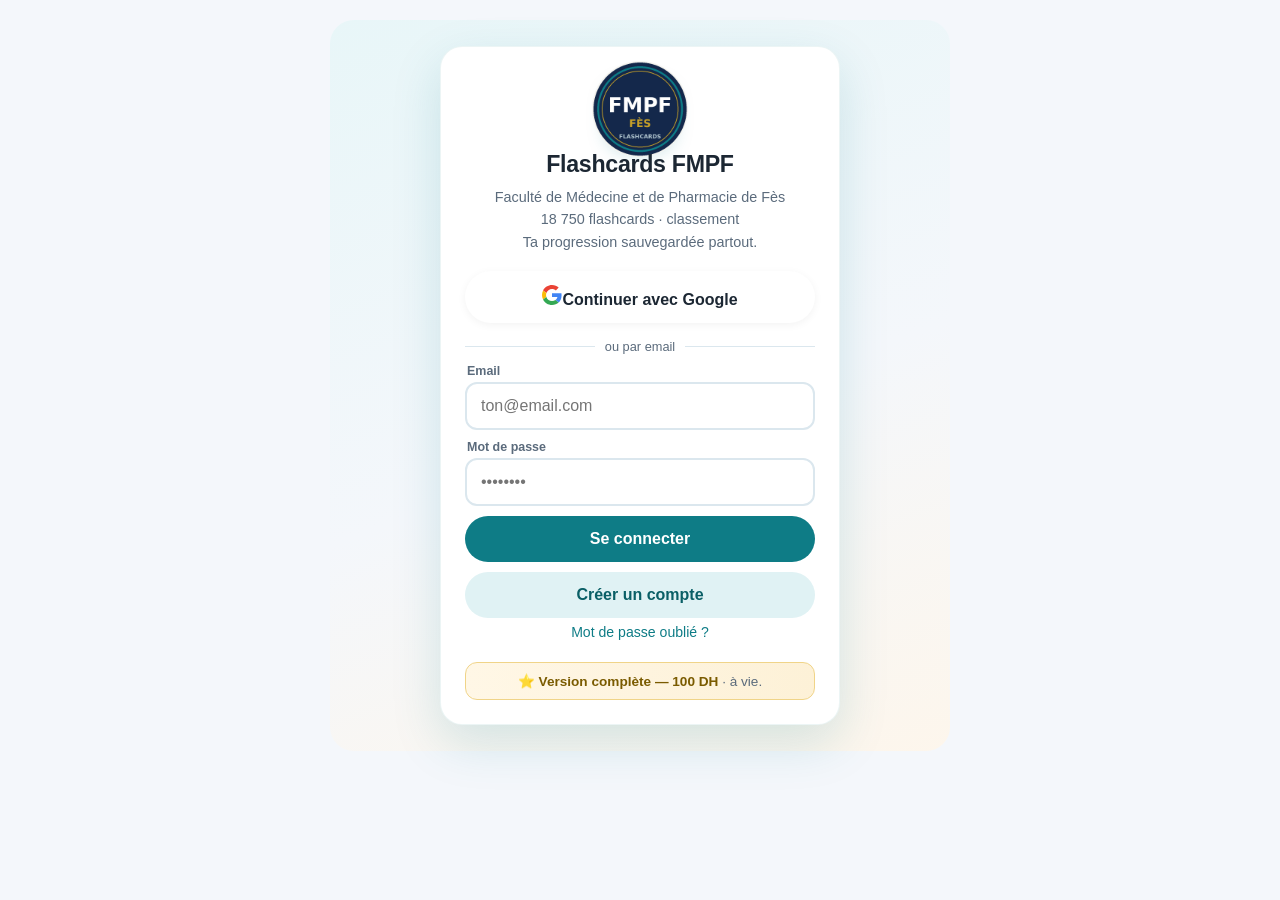
==== index.html @ ded01ba6 "Flashcards fmpf-flashcards app" ====
<!DOCTYPE html>
<html lang="fr">
<head>
<meta charset="UTF-8">
<meta name="viewport" content="width=device-width, initial-scale=1.0, viewport-fit=cover">
<meta name="theme-color" content="#0e7c86">
<title>Flashcards FMPF — Connexion</title>
<link rel="stylesheet" href="styles.css">
<link rel="manifest" href="manifest.json">
</head>
<body>
<div id="app"></div>
<script>
/* Vigie de demarrage : si l'app ne s'affiche pas (module bloque,
   navigateur trop ancien...), affiche un message d'aide au lieu d'une page blanche. */
(function () {
  var app = document.getElementById('app');
  if (!app) return;
  function card(title, body) {
    if (app.children.length) return;
    app.innerHTML =
      '<div style="min-height:70vh;display:flex;align-items:center;justify-content:center;padding:24px;font-family:-apple-system,Segoe UI,Roboto,Arial,sans-serif;">' +
      '<div style="max-width:420px;background:#fff;border-radius:16px;box-shadow:0 8px 24px rgba(14,124,134,.15);padding:28px 24px;text-align:center;color:#1c2733;">' +
      '<div style="font-size:2rem;margin-bottom:8px;">&#129657;</div>' +
      '<h2 style="margin:0 0 8px;font-size:1.1rem;">' + title + '</h2>' +
      '<p style="margin:0;font-size:.92rem;line-height:1.6;color:#5b6b7c;">' + body + '</p></div></div>';
  }
  var noImportMap = !('supports' in HTMLScriptElement) || !HTMLScriptElement.supports('importmap');
  if (noImportMap) {
    card('Mets \u00e0 jour ton navigateur',
      'Cette app a besoin d\u2019un navigateur r\u00e9cent. Sur iPhone : R\u00e9glages \u2192 G\u00e9n\u00e9ral \u2192 Mise \u00e0 jour logicielle, ou ouvre ce lien dans Chrome.');
    return;
  }
  setTimeout(function () {
    card('La page n\u2019arrive pas \u00e0 charger',
      'V\u00e9rifie ta connexion internet, d\u00e9sactive ton bloqueur de pub pour ce site, puis recharge la page. Si \u00e7a persiste, ouvre le lien dans Chrome ou un Safari \u00e0 jour.');
  }, 9000);
})();
</script>
<div id="toast" class="toast" hidden></div>
<script type="module" src="js/login.js"></script>
<script>
if ('serviceWorker' in navigator) {
  window.addEventListener('load', () => {
    navigator.serviceWorker.register('sw.js').catch(() => {});
  });
}
</script>
</body>
</html>
---- styles.css ----
:root{
  --teal:#0e7c86; --teal-dark:#0a5f66; --teal-light:#e0f2f4;
  --bg:#f4f7fb; --card:#ffffff; --ink:#1c2733; --muted:#5b6b7c;
  --gold:#f5c542; --green:#22a06b; --red:#e05252;
  --radius:16px;
}
*{box-sizing:border-box; -webkit-tap-highlight-color:transparent;}
html,body{margin:0;padding:0;}
body{
  font-family:-apple-system,BlinkMacSystemFont,"Segoe UI",Roboto,Arial,sans-serif;
  background:var(--bg); color:var(--ink);
  min-height:100vh; padding-bottom:86px;
}
#app{max-width:640px;margin:0 auto;padding:14px 14px 20px;}

/* ---------- boot / login ---------- */
.boot{text-align:center;padding:70px 20px;color:var(--muted);}
.boot-logo{font-size:3.2rem;}
.boot-title{font-size:1.5rem;font-weight:800;color:var(--ink);margin-top:8px;}
.boot-sub{margin-top:6px;font-size:.9rem;}
.login-wrap{
  min-height:78vh;display:flex;align-items:center;justify-content:center;
  background:linear-gradient(160deg,#e8f6f8 0%,#f4f7fb 55%,#fdf6ec 100%);
  border-radius:24px;padding:26px 16px;margin:6px -4px 0;
}
.login-card{background:var(--card);border-radius:22px;padding:30px 24px 24px;width:100%;max-width:400px;
  box-shadow:0 18px 50px rgba(14,124,134,.16);border:1px solid rgba(14,124,134,.08);}
.login-logo{width:64px;height:64px;margin:0 auto 10px;border-radius:20px;font-size:2rem;
  display:flex;align-items:center;justify-content:center;color:#fff;
  background:linear-gradient(135deg,#0e7c86,#19b3c0);box-shadow:0 8px 20px rgba(14,124,134,.35);}
.login-card h1{margin:0;text-align:center;font-size:1.45rem;letter-spacing:-.3px;}
.login-sub{text-align:center;color:var(--muted);font-size:.9rem;line-height:1.55;margin:8px 0 18px;}
.btn-google{background:#fff;color:#1c2733;border:1.5px solid #dbe7ee;display:flex;align-items:center;
  justify-content:center;gap:10px;box-shadow:0 2px 8px rgba(0,0,0,.05);}
.btn-google:active{background:#f4f7fb;border-color:#b9cdd9;}
.btn-google:disabled{opacity:.6;}
.fld{display:block;margin-top:10px;}
.fld > span{display:block;font-size:.78rem;font-weight:700;color:var(--muted);margin:0 2px 4px;}
.fld .input{margin-top:0;}
.login-pro{margin-top:16px;text-align:center;font-size:.85rem;color:var(--muted);
  background:linear-gradient(90deg,#fff7e6,#fdf1d7);border:1px solid #f0d488;border-radius:12px;padding:10px 12px;}
.login-pro b{color:#7a5b00;}
.btn{display:block;width:100%;border:none;border-radius:999px;padding:14px;font:inherit;
  font-weight:700;font-size:1rem;cursor:pointer;margin-top:10px;}
.btn-primary{background:var(--teal);color:#fff;}
.btn-primary:active{background:var(--teal-dark);}
.btn-ghost{background:var(--teal-light);color:var(--teal-dark);}
.btn-warn{background:#fff7e6;color:#7a5b00;border:2px solid var(--gold);}
.input{width:100%;font:inherit;padding:13px 14px;border:2px solid #dbe7ee;border-radius:12px;margin-top:8px;}
.input:focus{outline:none;border-color:var(--teal);}
.hr{display:flex;align-items:center;gap:10px;color:var(--muted);font-size:.8rem;margin:16px 0 6px;}
.hr::before,.hr::after{content:"";flex:1;height:1px;background:#dbe7ee;}
.err{background:#fdecec;color:#a02c2c;border-radius:10px;padding:10px 12px;font-size:.85rem;margin-top:10px;display:none;}
.linklike{background:none;border:none;color:var(--teal);font:inherit;font-size:.88rem;cursor:pointer;padding:6px 0;}

/* ---------- header / cards ---------- */
.topbar{display:flex;align-items:center;justify-content:space-between;margin:4px 2px 12px;}
.topbar h2{margin:0;font-size:1.2rem;}
.streak{background:#fff;border-radius:999px;padding:7px 14px;font-weight:800;font-size:.9rem;
  box-shadow:0 2px 8px rgba(0,0,0,.06);}
.xpbar{background:var(--card);border-radius:var(--radius);padding:12px 14px;margin-bottom:12px;
  box-shadow:0 2px 10px rgba(0,0,0,.05);}
.xpbar .row{display:flex;justify-content:space-between;font-size:.82rem;color:var(--muted);margin-bottom:6px;}
.xpbar .row b{color:var(--ink);}
.track{height:8px;background:#e8eef3;border-radius:99px;overflow:hidden;}
.track > div{height:100%;background:linear-gradient(90deg,var(--teal),#19b3c0);border-radius:99px;transition:width .3s;}
.grid{display:grid;grid-template-columns:1fr 1fr;gap:10px;}
.disc{background:var(--card);border-radius:var(--radius);padding:16px 14px;box-shadow:0 2px 10px rgba(0,0,0,.05);
  cursor:pointer;border:2px solid transparent;text-align:left;font:inherit;}
.disc:active{border-color:var(--teal);}
.disc .emoji{font-size:1.7rem;}
.disc h3{margin:8px 0 2px;font-size:.98rem;}
.disc small{color:var(--muted);font-size:.78rem;}
.disc .pbar{margin-top:10px;}
.chapter{margin:14px 2px 6px;font-size:.82rem;font-weight:800;color:var(--muted);text-transform:uppercase;letter-spacing:.5px;}
.topic{background:var(--card);border-radius:12px;padding:13px 14px;margin-bottom:8px;display:flex;
  align-items:center;justify-content:space-between;gap:10px;cursor:pointer;box-shadow:0 1px 6px rgba(0,0,0,.04);
  border:none;width:100%;font:inherit;text-align:left;}
.topic .t{font-weight:600;font-size:.93rem;}
.topic .c{font-size:.75rem;color:var(--muted);margin-top:2px;}
.topic .pct{font-size:.78rem;font-weight:800;color:var(--teal);white-space:nowrap;}
.back{background:none;border:none;color:var(--teal);font:inherit;font-weight:700;cursor:pointer;padding:8px 0;font-size:.95rem;}

/* ---------- flip cards ---------- */
.progress-line{font-size:.82rem;color:var(--muted);margin:2px 2px 10px;display:flex;justify-content:space-between;}
.fcard{background:var(--card);border-radius:20px;min-height:300px;display:flex;flex-direction:column;
  justify-content:center;align-items:center;text-align:center;padding:28px 22px;cursor:pointer;
  box-shadow:0 8px 24px rgba(14,124,134,.12);user-select:none;}
.fcard .q{font-size:1.12rem;font-weight:700;line-height:1.5;}
.fcard .a{font-size:1.02rem;line-height:1.6;white-space:pre-line;}
.fcard .hint{margin-top:14px;font-size:.75rem;color:var(--muted);}
.fcard.flipped{background:#f0fafb;border:2px solid var(--teal-light);}
.fcard-nav{display:flex;gap:10px;margin-top:14px;}
.fcard-nav .btn{margin-top:0;}
.star-row{display:flex;justify-content:center;gap:10px;margin-top:10px;}
.iconbtn{background:var(--card);border:2px solid #dbe7ee;border-radius:999px;width:52px;height:52px;
  font-size:1.3rem;cursor:pointer;}
.iconbtn.on{border-color:var(--gold);background:#fff7e6;}
.demo-note{background:#fff7e6;border:2px solid var(--gold);border-radius:12px;padding:12px 14px;
  font-size:.85rem;color:#7a5b00;margin-bottom:12px;line-height:1.5;}

/* ---------- lock / paywall ---------- */
.lock{background:var(--card);border-radius:20px;padding:30px 22px;text-align:center;
  box-shadow:0 10px 30px rgba(14,124,134,.12);margin-top:20px;}
.lock .big{font-size:3rem;}
.lock h2{margin:10px 0 6px;}
.lock p{color:var(--muted);font-size:.92rem;line-height:1.6;}
.code-row{display:flex;gap:8px;margin-top:12px;}
.code-row .input{margin-top:0;font-family:monospace;text-transform:uppercase;}

/* ---------- MCQ ---------- */
.mcq-setup{background:var(--card);border-radius:var(--radius);padding:18px;box-shadow:0 2px 10px rgba(0,0,0,.05);}
.opt{display:block;width:100%;text-align:left;background:var(--card);border:2px solid #dbe7ee;
  border-radius:12px;padding:14px;font:inherit;font-size:.95rem;margin-bottom:10px;cursor:pointer;line-height:1.45;}
.opt.correct{border-color:var(--green);background:#e9f9f1;}
.opt.wrong{border-color:var(--red);background:#fdecec;}
.opt:disabled{cursor:default;opacity:.95;}
.opt .letter{display:inline-block;width:26px;height:26px;border-radius:50%;background:var(--teal-light);
  color:var(--teal-dark);font-weight:800;font-size:.8rem;text-align:center;line-height:26px;margin-right:10px;}
.mcq-q{background:var(--card);border-radius:var(--radius);padding:20px 18px;margin-bottom:14px;
  font-size:1.05rem;font-weight:700;line-height:1.55;box-shadow:0 2px 10px rgba(0,0,0,.05);}
.mcq-explain{background:#eef6ff;border-radius:12px;padding:12px 14px;font-size:.88rem;margin:12px 0;line-height:1.55;}
.result{background:var(--card);border-radius:20px;padding:28px 22px;text-align:center;
  box-shadow:0 10px 30px rgba(14,124,134,.12);margin-top:16px;}
.result .score{font-size:2.6rem;font-weight:800;color:var(--teal);}
.quizpick{display:grid;grid-template-columns:1fr 1fr;gap:10px;margin-top:12px;}

/* ---------- leaderboard ---------- */
.tabs{display:flex;gap:8px;margin-bottom:12px;}
.tabs button{flex:1;border:none;border-radius:999px;padding:10px;font:inherit;font-weight:700;
  background:var(--teal-light);color:var(--teal-dark);cursor:pointer;font-size:.88rem;}
.tabs button.on{background:var(--teal);color:#fff;}
.lb-row{display:flex;align-items:center;gap:12px;background:var(--card);border-radius:12px;
  padding:11px 14px;margin-bottom:8px;box-shadow:0 1px 6px rgba(0,0,0,.04);}
.lb-row.me{border:2px solid var(--teal);}
.lb-rank{font-weight:800;width:30px;text-align:center;font-size:1rem;}
.lb-name{flex:1;font-weight:600;font-size:.92rem;}
.lb-xp{font-weight:800;color:var(--teal);font-size:.9rem;white-space:nowrap;}
.avatar{width:34px;height:34px;border-radius:50%;background:var(--teal-light);display:flex;
  align-items:center;justify-content:center;font-weight:800;color:var(--teal-dark);overflow:hidden;flex:none;}
.avatar img{width:100%;height:100%;object-fit:cover;}

/* ---------- plan ---------- */
.week{background:var(--card);border-radius:var(--radius);padding:16px;margin-bottom:10px;
  box-shadow:0 2px 10px rgba(0,0,0,.05);}
.week-head{display:flex;justify-content:space-between;align-items:center;cursor:pointer;
  background:none;border:none;width:100%;font:inherit;text-align:left;padding:0;}
.week-head h3{margin:0;font-size:.98rem;}
.week-head small{color:var(--muted);}
.phase{display:inline-block;font-size:.7rem;font-weight:800;background:var(--teal-light);
  color:var(--teal-dark);border-radius:99px;padding:3px 10px;margin-bottom:8px;}
.task{display:flex;gap:10px;align-items:flex-start;padding:9px 0;border-top:1px solid #eef2f6;
  font-size:.9rem;line-height:1.5;cursor:pointer;}
.task input{width:20px;height:20px;margin-top:2px;accent-color:var(--teal);flex:none;}
.task.done span{text-decoration:line-through;color:var(--muted);}

/* ---------- profile ---------- */
.kv{background:var(--card);border-radius:var(--radius);padding:16px;margin-bottom:10px;
  box-shadow:0 2px 10px rgba(0,0,0,.05);font-size:.92rem;}
.kv .r{display:flex;justify-content:space-between;padding:7px 0;border-bottom:1px solid #eef2f6;}
.kv .r:last-child{border-bottom:none;}
.kv .k{color:var(--muted);}
.kv .v{font-weight:700;}
.badge{display:inline-block;background:linear-gradient(135deg,#f5c542,#e8a91c);color:#5c430a;
  font-weight:800;font-size:.75rem;border-radius:99px;padding:4px 12px;}

/* ---------- MCQ multi-réponses ---------- */
.mopt{display:flex;align-items:flex-start;gap:10px;width:100%;text-align:left;background:var(--card);
  border:2px solid #dbe7ee;border-radius:12px;padding:13px 14px;font:inherit;font-size:.95rem;
  margin-bottom:10px;cursor:pointer;line-height:1.45;}
.mopt .mbox{flex:none;width:24px;height:24px;border-radius:7px;border:2px solid #b9cdd9;margin-top:1px;
  display:flex;align-items:center;justify-content:center;font-size:.85rem;color:#fff;background:#fff;
  transition:all .15s;}
.mopt .letter{display:inline-block;width:26px;height:26px;flex:none;border-radius:50%;background:var(--teal-light);
  color:var(--teal-dark);font-weight:800;font-size:.8rem;text-align:center;line-height:26px;margin-top:0;}
.mopt.sel{border-color:var(--teal);background:#f0fafb;}
.mopt.sel .mbox{background:var(--teal);border-color:var(--teal);}
.mopt.sel .mbox::after{content:"✓";}
.mopt.good{border-color:var(--green);background:#e9f9f1;}
.mopt.good .mbox{background:var(--green);border-color:var(--green);}
.mopt.good .mbox::after{content:"✓";}
.mopt.bad{border-color:var(--red);background:#fdecec;}
.mopt.bad .mbox{background:var(--red);border-color:var(--red);}
.mopt.bad .mbox::after{content:"✕";}
.mopt.missed{border-color:var(--gold);background:#fff7e6;}
.mopt.missed .mbox{border-color:var(--gold);}
.mopt:disabled{cursor:default;}
.mopt .obody{flex:1;}
.mexp{font-size:.83rem;color:var(--muted);margin-top:8px;padding-top:8px;border-top:1px dashed #dbe7ee;line-height:1.55;}
.mexp b{color:var(--ink);}
.confirmbar{position:sticky;bottom:86px;margin:14px -4px 0;padding:10px 4px;
  background:linear-gradient(transparent,var(--bg) 40%);}
.qcm-count{display:grid;grid-template-columns:1fr 1fr;gap:10px;margin-top:12px;}
.qcm-count .btn{margin-top:0;}
.verdict{display:flex;align-items:center;gap:10px;border-radius:12px;padding:12px 14px;
  font-size:.92rem;font-weight:700;margin-bottom:12px;line-height:1.5;}
.verdict.perfect{background:#e9f9f1;color:#146c43;}
.verdict.partial{background:#fff7e6;color:#7a5b00;}
.verdict.zero{background:#fdecec;color:#a02c2c;}

/* ---------- tabbar / toast ---------- */
.tabbar{position:fixed;bottom:0;left:0;right:0;background:#fff;border-top:1px solid #e3eaF0;
  display:flex;z-index:50;padding:6px 4px calc(8px + env(safe-area-inset-bottom));}
.tabbar button{flex:1;background:none;border:none;font-size:1.35rem;cursor:pointer;color:#9fb0bd;
  display:flex;flex-direction:column;align-items:center;gap:2px;font:inherit;}
.tabbar button span{font-size:.62rem;font-weight:700;}
.tabbar button.on{color:var(--teal);}
.tabbar a{flex:1;background:none;border:none;font-size:1.35rem;cursor:pointer;color:#9fb0bd;
  display:flex;flex-direction:column;align-items:center;gap:2px;font:inherit;text-decoration:none;}
.tabbar a span{font-size:.62rem;font-weight:700;}
.tabbar a.on{color:var(--teal);}
.tabbar img.tablogo{width:26px;height:26px;object-fit:contain;}
.toast{position:fixed;bottom:96px;left:50%;transform:translateX(-50%);background:#1c2733;color:#fff;
  padding:12px 20px;border-radius:999px;font-size:.88rem;z-index:99;box-shadow:0 6px 20px rgba(0,0,0,.25);
  max-width:90vw;text-align:center;}
.empty{text-align:center;color:var(--muted);padding:40px 20px;font-size:.92rem;line-height:1.6;}
/* ---------- UM6SS ---------- */
.um6ss-head{display:flex;align-items:center;gap:12px;margin:6px 0 2px;}
.um6ss-head img{width:52px;height:52px;object-fit:contain;}
.um6ss-tabs{display:flex;gap:8px;margin:12px 0;}
.um6ss-tabs button{flex:1;border:2px solid #e0f2f4;background:#fff;border-radius:12px;padding:12px 8px;
  font:inherit;font-weight:700;font-size:.92rem;color:#0a5f66;cursor:pointer;}
.um6ss-tabs button.on{background:#0e7c86;border-color:#0e7c86;color:#fff;}
.case-card{display:block;background:#fff;border:2px solid #e0f2f4;border-radius:14px;padding:14px;margin:10px 0;
  text-decoration:none;color:inherit;}
.case-card h3{margin:0 0 6px;font-size:1rem;}
.case-card p{margin:0;font-size:.85rem;color:#5b6b7c;line-height:1.5;}
.case-card .meta{display:flex;gap:8px;margin-top:8px;font-size:.78rem;color:#0a5f66;font-weight:700;}
.scenario{background:#eef7f8;border-left:4px solid #0e7c86;border-radius:0 12px 12px 0;padding:12px 14px;
  font-size:.9rem;line-height:1.65;margin:12px 0;}
.reveal{background:#fff8e6;border:1px solid #f0d98c;border-radius:12px;padding:12px 14px;
  font-size:.88rem;line-height:1.6;margin:12px 0;}
.reveal b{color:#8a6d1a;}
.q-step{font-size:.78rem;font-weight:700;color:#0a5f66;letter-spacing:.4px;margin:14px 0 4px;}
.small{font-size:.8rem;color:var(--muted);line-height:1.55;}
.mt{margin-top:14px;}

/* ---------- accueil v2 : pilules + recherche + cartes sujets ---------- */
.searchbar{position:sticky;top:0;z-index:5;background:var(--bg);padding:8px 0 10px;}
.searchbar input{width:100%;font:inherit;padding:12px 18px;border:2px solid #dbe7ee;border-radius:999px;background:#fff;}
.searchbar input:focus{outline:none;border-color:var(--teal);}
.pills{display:flex;gap:8px;overflow-x:auto;padding:2px 2px 10px;scrollbar-width:none;-webkit-overflow-scrolling:touch;}
.pills::-webkit-scrollbar{display:none;}
.pill{flex:none;background:#fff;border:2px solid #e3eef4;border-radius:999px;padding:10px 16px;
  font:inherit;font-weight:700;font-size:.88rem;color:var(--ink);cursor:pointer;white-space:nowrap;}
.pill span{font-weight:400;color:var(--muted);font-size:.78rem;margin-left:3px;}
.pill.on{background:var(--teal);border-color:var(--teal);color:#fff;}
.pill.on span{color:#d7eef0;}
.disc-sub{text-align:center;color:var(--muted);font-size:.85rem;margin:2px 0 4px;}
.chap{margin:16px 2px 8px;font-size:.78rem;font-weight:800;color:var(--teal);
  text-transform:uppercase;letter-spacing:1.4px;}
.tcard{background:#fff;border-radius:20px;padding:18px 16px;box-shadow:0 2px 10px rgba(0,0,0,.05);
  text-decoration:none;color:inherit;display:block;}
.tcard:active{transform:scale(.98);}
.tcard .tt{font-weight:800;font-size:1.02rem;line-height:1.28;}
.tcard .tc{color:var(--muted);font-size:.83rem;margin-top:5px;}
.tcard .go{color:var(--teal);font-weight:700;margin-top:10px;font-size:.92rem;}
.patho-banner{display:flex;align-items:center;justify-content:space-between;background:#fff;
  border-radius:var(--radius);padding:14px 16px;margin-top:14px;box-shadow:0 2px 10px rgba(0,0,0,.05);
  text-decoration:none;color:inherit;}
.patho-banner small{color:var(--muted);display:block;font-size:.75rem;margin-top:2px;}
.patho-banner .go{color:var(--teal);font-weight:700;white-space:nowrap;}
.demo-note{background:#fff7e6;border:1px solid #f0d488;border-radius:12px;padding:10px 12px;
  font-size:.83rem;color:#7a5b00;margin:10px 0;}
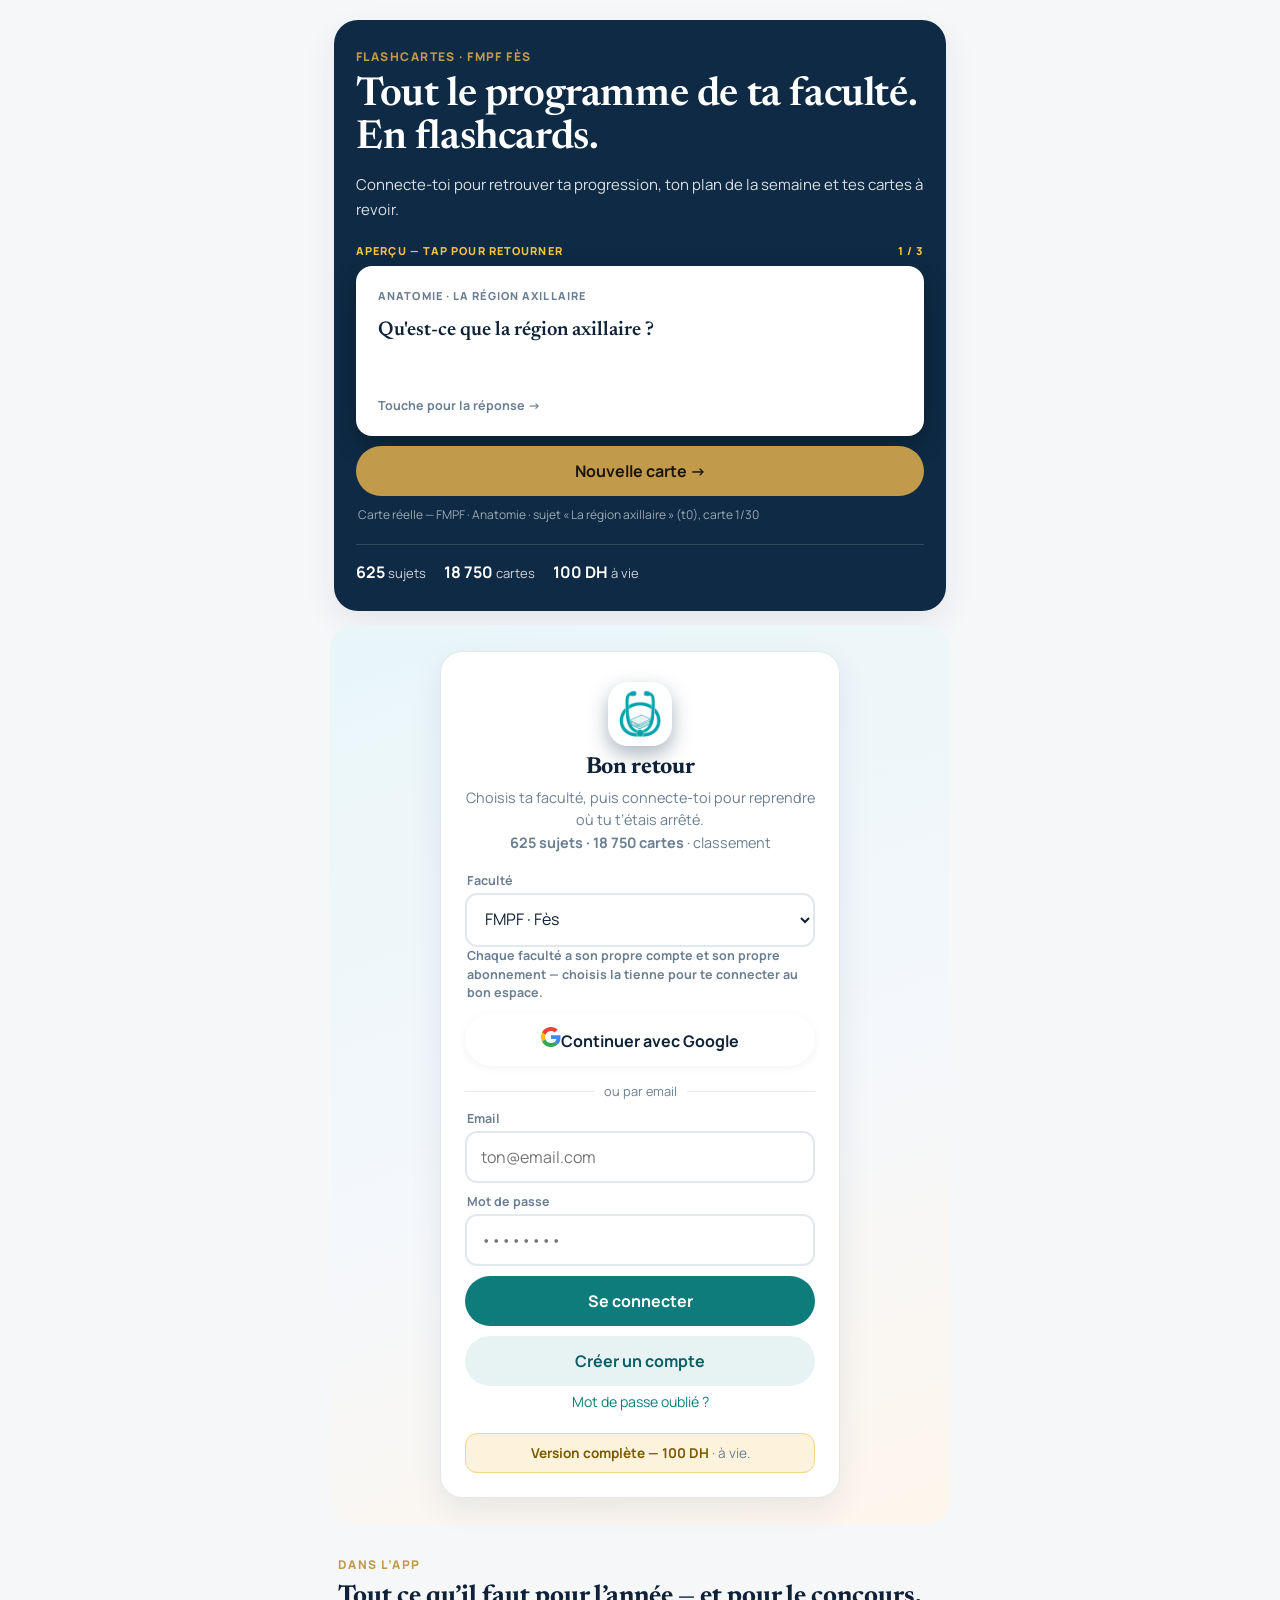
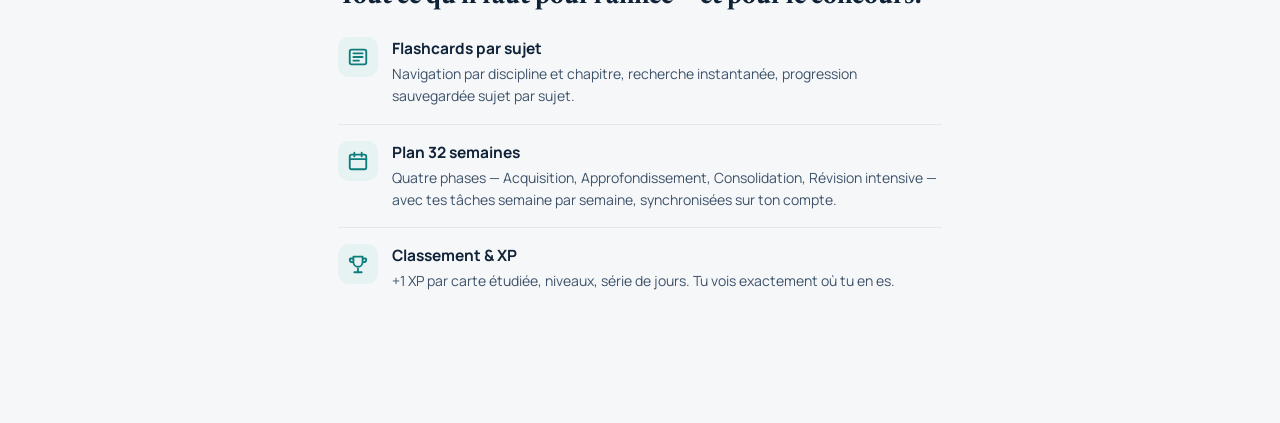
==== commit 2b69cda5: "Flashcards fmpf-flashcards app" ====
--- a/index.html
+++ b/index.html
@@ -3,10 +3,12 @@
 <head>
 <meta charset="UTF-8">
 <meta name="viewport" content="width=device-width, initial-scale=1.0, viewport-fit=cover">
-<meta name="theme-color" content="#0e7c86">
+<meta name="theme-color" content="#0e2a44">
 <title>Flashcards FMPF — Connexion</title>
 <link rel="stylesheet" href="styles.css">
 <link rel="manifest" href="manifest.json">
+<link rel="icon" href="icon-512.png">
+<link rel="apple-touch-icon" href="icon-192.png">
 </head>
 <body>
 <div id="app"></div>
@@ -21,7 +23,7 @@
     app.innerHTML =
       '<div style="min-height:70vh;display:flex;align-items:center;justify-content:center;padding:24px;font-family:-apple-system,Segoe UI,Roboto,Arial,sans-serif;">' +
       '<div style="max-width:420px;background:#fff;border-radius:16px;box-shadow:0 8px 24px rgba(14,124,134,.15);padding:28px 24px;text-align:center;color:#1c2733;">' +
-      '<div style="font-size:2rem;margin-bottom:8px;">&#129657;</div>' +
+      '<div style="margin-bottom:8px;color:#0e7c7b;display:flex;justify-content:center;"><svg width="36" height="36" viewBox="0 0 24 24" fill="none" stroke="currentColor" stroke-width="2" stroke-linecap="round" stroke-linejoin="round"><path d="M12 3 2.5 20h19L12 3z"/><path d="M12 10v4M12 17.5v.5"/></svg></div>' +
       '<h2 style="margin:0 0 8px;font-size:1.1rem;">' + title + '</h2>' +
       '<p style="margin:0;font-size:.92rem;line-height:1.6;color:#5b6b7c;">' + body + '</p></div></div>';
   }
--- a/styles.css
+++ b/styles.css
@@ -1,81 +1,171 @@
+/* ============================================================================
+   Flashcards FMPF — Clean Premium (porté de l'aperçu approuvé 2026-10-26).
+   Jetons : bg #f6f7f9, surface #fff, ink #0f2237, navy #0e2a44,
+   teal #0e7c7b, gold #c19a4b, radius 18px.
+   Polices : Manrope (UI) + Newsreader (titres / questions) — Google Fonts,
+   avec replis système hors-ligne. Mode sombre : prefers-color-scheme.
+   Règles anti-régression : icônes = SVG en ligne (jamais de glyphes de
+   police — ils se coupent sur téléphone) ; les règles de rangée sont
+   limitées aux enfants directs (ex. .feat-list > li) ; les cartes flip
+   grandissent avec leur contenu (faces dans une même cellule de grille).
+   ============================================================================ */
+@import url('https://fonts.googleapis.com/css2?family=Manrope:wght@400;500;600;700;800&family=Newsreader:ital,opsz,wght@0,6..72,500;0,6..72,600;1,6..72,500&display=swap');
+
 :root{
-  --teal:#0e7c86; --teal-dark:#0a5f66; --teal-light:#e0f2f4;
-  --bg:#f4f7fb; --card:#ffffff; --ink:#1c2733; --muted:#5b6b7c;
-  --gold:#f5c542; --green:#22a06b; --red:#e05252;
-  --radius:16px;
+  --bg:#f6f7f9; --surface:#ffffff; --surface2:#eef1f4; --line:#e3e8ee;
+  --ink:#0f2237; --ink2:#3d5269; --muted:#6b7f92;
+  --navy:#0e2a44; --navy2:#12365a;
+  --teal:#0e7c7b; --teal2:#0a5e5d; --teal-dark:#0a5f66; --teal-soft:#e6f3f2; --teal-light:#e0f2f4;
+  --gold:#c19a4b; --gold-soft:#fdf3dc; --gold-bright:#f5c542;
+  --green:#157a4c; --green-soft:#e6f4ec; --red:#c0392b; --red-soft:#fdecea;
+  --radius:18px;
+  --shadow:0 12px 32px rgba(14,42,68,.08);
+  --shadow2:0 4px 14px rgba(14,42,68,.06);
+}
+@media (prefers-color-scheme: dark){
+  :root{
+    --bg:#0b1420; --surface:#121f31; --surface2:#18293f; --line:#24344c;
+    --ink:#eef3f8; --ink2:#b9c9d9; --muted:#8aa0b5;
+    /* --navy NE DOIT PAS basculer en clair en mode sombre : les cartes
+       .hero/.today-card/.resume-card/.me-card ont un fond
+       navy + texte blanc — avec --navy:#eaf1f8 le texte blanc devenait
+       invisible sur fond pâle (bug Plan 2026-10-26). Navy reste #0e2a44. */
+    --teal-dark:#7dd3d2; /* texte sarcelle clair sur fonds sombres en mode sombre */
+    --teal-soft:#143636; --gold-soft:#2e2716; --red-soft:#3a1d1a; --green-soft:#173628;
+    --teal-light:#143636;
+    --shadow:0 12px 32px rgba(0,0,0,.35);
+  }
 }
 *{box-sizing:border-box; -webkit-tap-highlight-color:transparent;}
 html,body{margin:0;padding:0;}
 body{
-  font-family:-apple-system,BlinkMacSystemFont,"Segoe UI",Roboto,Arial,sans-serif;
+  font-family:Manrope,system-ui,-apple-system,"Segoe UI",Roboto,Arial,sans-serif;
   background:var(--bg); color:var(--ink);
   min-height:100vh; padding-bottom:86px;
+  -webkit-font-smoothing:antialiased;
 }
+h1,h2,h3,.serif{font-family:Newsreader,Georgia,serif;}
 #app{max-width:640px;margin:0 auto;padding:14px 14px 20px;}
+a{color:var(--teal);}
+img{max-width:100%;}
 
 /* ---------- boot / login ---------- */
 .boot{text-align:center;padding:70px 20px;color:var(--muted);}
 .boot-logo{font-size:3.2rem;}
 .boot-title{font-size:1.5rem;font-weight:800;color:var(--ink);margin-top:8px;}
 .boot-sub{margin-top:6px;font-size:.9rem;}
+
+/* Hero déconnecté (page de connexion) */
+.hero{background:var(--navy);color:#fff;border-radius:24px;padding:28px 22px;margin:6px 0 0;
+  box-shadow:var(--shadow);}
+@media (prefers-color-scheme: dark){ .hero{background:#0e2a44;color:#fff;} }
+/* Contraste mode sombre — cartes à fond navy + texte blanc : le fond
+   doit rester navy sombre (comme .hero ci-dessus), sinon le texte blanc
+   est invisible. Idem pour les verdicts : texte fixe sombre sur fond
+   *-soft qui bascule en sombre en mode sombre → texte clair. */
+@media (prefers-color-scheme: dark){
+  .today-card,.resume-card,.me-card{background:#0e2a44;color:#fff;}
+  .verdict.perfect{color:#7ddba8;} .verdict.partial{color:#f5c542;} .verdict.zero{color:#ff9a8a;}
+  .reveal b{color:#f5c542;}
+}
+.hero-eyebrow{margin:0 0 10px;font-size:12px;font-weight:800;letter-spacing:.12em;text-transform:uppercase;color:var(--gold);}
+.hero-title{margin:0;font-family:Newsreader,Georgia,serif;font-weight:600;font-size:clamp(30px,7.5vw,40px);line-height:1.08;letter-spacing:-.01em;color:#fff;}
+.hero-sub{margin:12px 0 0;font-size:15px;line-height:1.65;color:rgba(255,255,255,.85);}
+.hero-stats{display:flex;gap:18px;flex-wrap:wrap;margin-top:20px;padding-top:16px;border-top:1px solid rgba(255,255,255,.15);font-size:13px;color:rgba(255,255,255,.8);}
+.hero-stats b{color:#fff;font-size:16px;}
+.demo-flip{margin-top:20px;}
+.demo-flip-head{display:flex;justify-content:space-between;font-size:11px;font-weight:800;letter-spacing:.1em;text-transform:uppercase;color:var(--gold-bright);margin-bottom:8px;}
+.demo-card{background:#fff;color:#0f2237;border-radius:16px;padding:22px;cursor:pointer;
+  display:grid;min-height:170px;box-shadow:0 8px 24px rgba(0,0,0,.25);user-select:none;}
+.demo-face{grid-area:1/1;display:flex;flex-direction:column;}
+.demo-face[hidden]{display:none;}
+.demo-tag{font-size:11px;font-weight:800;letter-spacing:.1em;text-transform:uppercase;color:#6b7f92;}
+.demo-q{font-family:Newsreader,Georgia,serif;font-weight:600;font-size:20px;line-height:1.3;margin:14px 0 8px;color:#0f2237;}
+.demo-a{font-size:17px;line-height:1.55;margin:14px 0 8px;color:#0f2237;}
+.demo-hint{margin-top:auto;font-size:12.5px;font-weight:700;color:#6b7f92;}
+.demo-card.flipped{background:var(--teal);color:#fff;}
+.demo-card.flipped .demo-tag,.demo-card.flipped .demo-a{color:#fff;}
+.demo-card.flipped .demo-hint{color:rgba(255,255,255,.75);}
+.demo-src{margin:10px 2px 0;font-size:12px;color:rgba(255,255,255,.6);line-height:1.5;}
+.btn-gold{background:var(--gold);color:#1c1608;}
+.btn-gold:active{background:#a8873c;}
+
+.landing-feats{padding:32px 4px 8px;}
+.landing-feats h2{font-size:26px;line-height:1.15;margin:0 0 8px;}
+.feat-list{list-style:none;margin:0;padding:0;}
+.feat-list > li{display:flex;gap:14px;padding:16px 0;border-bottom:1px solid var(--line);align-items:flex-start;}
+.feat-list > li:last-child{border-bottom:none;}
+.feat-ic{flex:none;width:40px;height:40px;border-radius:11px;background:var(--teal-soft);color:var(--teal);
+  display:flex;align-items:center;justify-content:center;padding:0;border:0;}
+.feat-ic img{width:30px;height:30px;object-fit:contain;background:#fff;border-radius:6px;}
+.feat-list b{font-size:15.5px;}
+.feat-list p{margin:4px 0 0;font-size:14px;line-height:1.6;color:var(--ink2);}
+
 .login-wrap{
-  min-height:78vh;display:flex;align-items:center;justify-content:center;
+  min-height:60vh;display:flex;align-items:center;justify-content:center;
   background:linear-gradient(160deg,#e8f6f8 0%,#f4f7fb 55%,#fdf6ec 100%);
-  border-radius:24px;padding:26px 16px;margin:6px -4px 0;
+  border-radius:24px;padding:26px 16px;margin:14px -4px 0;
 }
-.login-card{background:var(--card);border-radius:22px;padding:30px 24px 24px;width:100%;max-width:400px;
-  box-shadow:0 18px 50px rgba(14,124,134,.16);border:1px solid rgba(14,124,134,.08);}
-.login-logo{width:64px;height:64px;margin:0 auto 10px;border-radius:20px;font-size:2rem;
-  display:flex;align-items:center;justify-content:center;color:#fff;
-  background:linear-gradient(135deg,#0e7c86,#19b3c0);box-shadow:0 8px 20px rgba(14,124,134,.35);}
-.login-card h1{margin:0;text-align:center;font-size:1.45rem;letter-spacing:-.3px;}
+@media (prefers-color-scheme: dark){ .login-wrap{background:linear-gradient(160deg,#12283d 0%,#0b1420 60%,#1c1608 100%);} }
+.login-card{background:var(--surface);border-radius:22px;padding:30px 24px 24px;width:100%;max-width:400px;
+  box-shadow:var(--shadow);border:1px solid var(--line);}
+.login-logo{width:64px;height:64px;margin:0 auto 10px;border-radius:20px;
+  display:flex;align-items:center;justify-content:center;
+  background:#fff;box-shadow:0 8px 20px rgba(14,42,68,.35);}
+.login-logo img{width:56px;height:56px;object-fit:contain;border-radius:14px;display:block;}
+.login-card h1{margin:0;text-align:center;font-size:1.45rem;letter-spacing:-.3px;font-family:Newsreader,Georgia,serif;}
 .login-sub{text-align:center;color:var(--muted);font-size:.9rem;line-height:1.55;margin:8px 0 18px;}
-.btn-google{background:#fff;color:#1c2733;border:1.5px solid #dbe7ee;display:flex;align-items:center;
+.btn-google{background:var(--surface);color:var(--ink);border:1.5px solid var(--line);display:flex;align-items:center;
   justify-content:center;gap:10px;box-shadow:0 2px 8px rgba(0,0,0,.05);}
-.btn-google:active{background:#f4f7fb;border-color:#b9cdd9;}
+.btn-google:active{background:var(--surface2);}
 .btn-google:disabled{opacity:.6;}
 .fld{display:block;margin-top:10px;}
 .fld > span{display:block;font-size:.78rem;font-weight:700;color:var(--muted);margin:0 2px 4px;}
 .fld .input{margin-top:0;}
+.fld-note{display:block;font-size:12.5px;font-weight:400;color:var(--muted);margin:6px 2px 0;line-height:1.5;}
 .login-pro{margin-top:16px;text-align:center;font-size:.85rem;color:var(--muted);
-  background:linear-gradient(90deg,#fff7e6,#fdf1d7);border:1px solid #f0d488;border-radius:12px;padding:10px 12px;}
+  background:var(--gold-soft);border:1px solid #f0d488;border-radius:12px;padding:10px 12px;}
 .login-pro b{color:#7a5b00;}
+@media (prefers-color-scheme: dark){ .login-pro b{color:#f5c542;} }
 .btn{display:block;width:100%;border:none;border-radius:999px;padding:14px;font:inherit;
   font-weight:700;font-size:1rem;cursor:pointer;margin-top:10px;}
 .btn-primary{background:var(--teal);color:#fff;}
-.btn-primary:active{background:var(--teal-dark);}
-.btn-ghost{background:var(--teal-light);color:var(--teal-dark);}
-.btn-warn{background:#fff7e6;color:#7a5b00;border:2px solid var(--gold);}
-.input{width:100%;font:inherit;padding:13px 14px;border:2px solid #dbe7ee;border-radius:12px;margin-top:8px;}
+.btn-primary:active{background:var(--teal2);}
+.btn-ghost{background:var(--teal-soft);color:var(--teal-dark);}
+@media (prefers-color-scheme: dark){ .btn-ghost{color:var(--teal);} }
+.btn-warn{background:#fff7e6;color:#7a5b00;border:2px solid var(--gold-bright);}
+.input{width:100%;font:inherit;padding:13px 14px;border:2px solid var(--line);border-radius:12px;margin-top:8px;
+  background:var(--surface);color:var(--ink);}
 .input:focus{outline:none;border-color:var(--teal);}
+select.input{appearance:auto;}
 .hr{display:flex;align-items:center;gap:10px;color:var(--muted);font-size:.8rem;margin:16px 0 6px;}
-.hr::before,.hr::after{content:"";flex:1;height:1px;background:#dbe7ee;}
-.err{background:#fdecec;color:#a02c2c;border-radius:10px;padding:10px 12px;font-size:.85rem;margin-top:10px;display:none;}
+.hr::before,.hr::after{content:"";flex:1;height:1px;background:var(--line);}
+.err{background:var(--red-soft);color:var(--red);border-radius:10px;padding:10px 12px;font-size:.85rem;margin-top:10px;display:none;}
 .linklike{background:none;border:none;color:var(--teal);font:inherit;font-size:.88rem;cursor:pointer;padding:6px 0;}
 
 /* ---------- header / cards ---------- */
 .topbar{display:flex;align-items:center;justify-content:space-between;margin:4px 2px 12px;}
 .topbar h2{margin:0;font-size:1.2rem;}
-.streak{background:#fff;border-radius:999px;padding:7px 14px;font-weight:800;font-size:.9rem;
-  box-shadow:0 2px 8px rgba(0,0,0,.06);}
-.xpbar{background:var(--card);border-radius:var(--radius);padding:12px 14px;margin-bottom:12px;
-  box-shadow:0 2px 10px rgba(0,0,0,.05);}
+.streak{background:var(--surface);border-radius:999px;padding:7px 14px;font-weight:800;font-size:.9rem;
+  box-shadow:var(--shadow2);}
+.xpbar{background:var(--surface);border-radius:var(--radius);padding:12px 14px;margin-bottom:12px;
+  box-shadow:var(--shadow2);}
 .xpbar .row{display:flex;justify-content:space-between;font-size:.82rem;color:var(--muted);margin-bottom:6px;}
 .xpbar .row b{color:var(--ink);}
-.track{height:8px;background:#e8eef3;border-radius:99px;overflow:hidden;}
+.track{height:8px;background:var(--surface2);border-radius:99px;overflow:hidden;}
 .track > div{height:100%;background:linear-gradient(90deg,var(--teal),#19b3c0);border-radius:99px;transition:width .3s;}
 .grid{display:grid;grid-template-columns:1fr 1fr;gap:10px;}
-.disc{background:var(--card);border-radius:var(--radius);padding:16px 14px;box-shadow:0 2px 10px rgba(0,0,0,.05);
-  cursor:pointer;border:2px solid transparent;text-align:left;font:inherit;}
+.disc{background:var(--surface);border-radius:var(--radius);padding:16px 14px;box-shadow:var(--shadow2);
+  cursor:pointer;border:2px solid transparent;text-align:left;font:inherit;color:var(--ink);}
 .disc:active{border-color:var(--teal);}
 .disc .emoji{font-size:1.7rem;}
 .disc h3{margin:8px 0 2px;font-size:.98rem;}
 .disc small{color:var(--muted);font-size:.78rem;}
 .disc .pbar{margin-top:10px;}
 .chapter{margin:14px 2px 6px;font-size:.82rem;font-weight:800;color:var(--muted);text-transform:uppercase;letter-spacing:.5px;}
-.topic{background:var(--card);border-radius:12px;padding:13px 14px;margin-bottom:8px;display:flex;
-  align-items:center;justify-content:space-between;gap:10px;cursor:pointer;box-shadow:0 1px 6px rgba(0,0,0,.04);
-  border:none;width:100%;font:inherit;text-align:left;}
+.topic{background:var(--surface);border-radius:12px;padding:13px 14px;margin-bottom:8px;display:flex;
+  align-items:center;justify-content:space-between;gap:10px;cursor:pointer;box-shadow:var(--shadow2);
+  border:none;width:100%;font:inherit;text-align:left;color:var(--ink);}
 .topic .t{font-weight:600;font-size:.93rem;}
 .topic .c{font-size:.75rem;color:var(--muted);margin-top:2px;}
 .topic .pct{font-size:.78rem;font-weight:800;color:var(--teal);white-space:nowrap;}
@@ -83,25 +173,29 @@
 
 /* ---------- flip cards ---------- */
 .progress-line{font-size:.82rem;color:var(--muted);margin:2px 2px 10px;display:flex;justify-content:space-between;}
-.fcard{background:var(--card);border-radius:20px;min-height:300px;display:flex;flex-direction:column;
-  justify-content:center;align-items:center;text-align:center;padding:28px 22px;cursor:pointer;
-  box-shadow:0 8px 24px rgba(14,124,134,.12);user-select:none;}
-.fcard .q{font-size:1.12rem;font-weight:700;line-height:1.5;}
-.fcard .a{font-size:1.02rem;line-height:1.6;white-space:pre-line;}
+.fcard{background:var(--surface);border-radius:20px;min-height:300px;display:grid;cursor:pointer;
+  box-shadow:var(--shadow);user-select:none;padding:0;}
+.fcard .fcard-face{grid-area:1/1;display:flex;flex-direction:column;justify-content:center;align-items:center;
+  text-align:center;padding:28px 22px;}
+.fcard .fcard-face[hidden]{display:none;}
+.fcard .q{font-family:Newsreader,Georgia,serif;font-weight:600;font-size:1.35rem;line-height:1.35;}
+.fcard .a{font-size:1.05rem;line-height:1.6;white-space:pre-line;}
 .fcard .hint{margin-top:14px;font-size:.75rem;color:var(--muted);}
-.fcard.flipped{background:#f0fafb;border:2px solid var(--teal-light);}
+.fcard.flipped{background:var(--teal);color:#fff;}
+.fcard.flipped .hint{color:rgba(255,255,255,.75);}
 .fcard-nav{display:flex;gap:10px;margin-top:14px;}
 .fcard-nav .btn{margin-top:0;}
 .star-row{display:flex;justify-content:center;gap:10px;margin-top:10px;}
-.iconbtn{background:var(--card);border:2px solid #dbe7ee;border-radius:999px;width:52px;height:52px;
-  font-size:1.3rem;cursor:pointer;}
-.iconbtn.on{border-color:var(--gold);background:#fff7e6;}
-.demo-note{background:#fff7e6;border:2px solid var(--gold);border-radius:12px;padding:12px 14px;
+.iconbtn{background:var(--surface);border:2px solid var(--line);border-radius:999px;width:52px;height:52px;
+  cursor:pointer;display:flex;align-items:center;justify-content:center;color:var(--ink);}
+.iconbtn.on{border-color:var(--gold);background:var(--gold-soft);}
+.demo-note{background:var(--gold-soft);border:2px solid var(--gold-bright);border-radius:12px;padding:12px 14px;
   font-size:.85rem;color:#7a5b00;margin-bottom:12px;line-height:1.5;}
+@media (prefers-color-scheme: dark){ .demo-note{color:#f5c542;} }
 
 /* ---------- lock / paywall ---------- */
-.lock{background:var(--card);border-radius:20px;padding:30px 22px;text-align:center;
-  box-shadow:0 10px 30px rgba(14,124,134,.12);margin-top:20px;}
+.lock{background:var(--surface);border-radius:20px;padding:30px 22px;text-align:center;
+  box-shadow:var(--shadow);margin-top:20px;}
 .lock .big{font-size:3rem;}
 .lock h2{margin:10px 0 6px;}
 .lock p{color:var(--muted);font-size:.92rem;line-height:1.6;}
@@ -109,55 +203,56 @@
 .code-row .input{margin-top:0;font-family:monospace;text-transform:uppercase;}
 
 /* ---------- MCQ ---------- */
-.mcq-setup{background:var(--card);border-radius:var(--radius);padding:18px;box-shadow:0 2px 10px rgba(0,0,0,.05);}
-.opt{display:block;width:100%;text-align:left;background:var(--card);border:2px solid #dbe7ee;
-  border-radius:12px;padding:14px;font:inherit;font-size:.95rem;margin-bottom:10px;cursor:pointer;line-height:1.45;}
-.opt.correct{border-color:var(--green);background:#e9f9f1;}
-.opt.wrong{border-color:var(--red);background:#fdecec;}
+.mcq-setup{background:var(--surface);border-radius:var(--radius);padding:18px;box-shadow:var(--shadow2);}
+.opt{display:block;width:100%;text-align:left;background:var(--surface);border:2px solid var(--line);
+  border-radius:12px;padding:14px;font:inherit;font-size:.95rem;margin-bottom:10px;cursor:pointer;line-height:1.45;color:var(--ink);}
+.opt.correct{border-color:var(--green);background:var(--green-soft);}
+.opt.wrong{border-color:var(--red);background:var(--red-soft);}
 .opt:disabled{cursor:default;opacity:.95;}
-.opt .letter{display:inline-block;width:26px;height:26px;border-radius:50%;background:var(--teal-light);
+.opt .letter{display:inline-block;width:26px;height:26px;border-radius:50%;background:var(--teal-soft);
   color:var(--teal-dark);font-weight:800;font-size:.8rem;text-align:center;line-height:26px;margin-right:10px;}
-.mcq-q{background:var(--card);border-radius:var(--radius);padding:20px 18px;margin-bottom:14px;
-  font-size:1.05rem;font-weight:700;line-height:1.55;box-shadow:0 2px 10px rgba(0,0,0,.05);}
+.mcq-q{background:var(--surface);border-radius:var(--radius);padding:20px 18px;margin-bottom:14px;
+  font-size:1.05rem;font-weight:700;line-height:1.55;box-shadow:var(--shadow2);}
 .mcq-explain{background:#eef6ff;border-radius:12px;padding:12px 14px;font-size:.88rem;margin:12px 0;line-height:1.55;}
-.result{background:var(--card);border-radius:20px;padding:28px 22px;text-align:center;
-  box-shadow:0 10px 30px rgba(14,124,134,.12);margin-top:16px;}
+@media (prefers-color-scheme: dark){ .mcq-explain{background:#12283d;} }
+.result{background:var(--surface);border-radius:20px;padding:28px 22px;text-align:center;
+  box-shadow:var(--shadow);margin-top:16px;}
 .result .score{font-size:2.6rem;font-weight:800;color:var(--teal);}
 .quizpick{display:grid;grid-template-columns:1fr 1fr;gap:10px;margin-top:12px;}
 
 /* ---------- leaderboard ---------- */
 .tabs{display:flex;gap:8px;margin-bottom:12px;}
 .tabs button{flex:1;border:none;border-radius:999px;padding:10px;font:inherit;font-weight:700;
-  background:var(--teal-light);color:var(--teal-dark);cursor:pointer;font-size:.88rem;}
+  background:var(--teal-soft);color:var(--teal-dark);cursor:pointer;font-size:.88rem;}
 .tabs button.on{background:var(--teal);color:#fff;}
-.lb-row{display:flex;align-items:center;gap:12px;background:var(--card);border-radius:12px;
-  padding:11px 14px;margin-bottom:8px;box-shadow:0 1px 6px rgba(0,0,0,.04);}
+.lb-row{display:flex;align-items:center;gap:12px;background:var(--surface);border-radius:12px;
+  padding:11px 14px;margin-bottom:8px;box-shadow:var(--shadow2);}
 .lb-row.me{border:2px solid var(--teal);}
 .lb-rank{font-weight:800;width:30px;text-align:center;font-size:1rem;}
 .lb-name{flex:1;font-weight:600;font-size:.92rem;}
 .lb-xp{font-weight:800;color:var(--teal);font-size:.9rem;white-space:nowrap;}
-.avatar{width:34px;height:34px;border-radius:50%;background:var(--teal-light);display:flex;
+.avatar{width:34px;height:34px;border-radius:50%;background:var(--teal-soft);display:flex;
   align-items:center;justify-content:center;font-weight:800;color:var(--teal-dark);overflow:hidden;flex:none;}
 .avatar img{width:100%;height:100%;object-fit:cover;}
 
 /* ---------- plan ---------- */
-.week{background:var(--card);border-radius:var(--radius);padding:16px;margin-bottom:10px;
-  box-shadow:0 2px 10px rgba(0,0,0,.05);}
+.week{background:var(--surface);border-radius:var(--radius);padding:16px;margin-bottom:10px;
+  box-shadow:var(--shadow2);}
 .week-head{display:flex;justify-content:space-between;align-items:center;cursor:pointer;
-  background:none;border:none;width:100%;font:inherit;text-align:left;padding:0;}
+  background:none;border:none;width:100%;font:inherit;text-align:left;padding:0;color:var(--ink);}
 .week-head h3{margin:0;font-size:.98rem;}
 .week-head small{color:var(--muted);}
-.phase{display:inline-block;font-size:.7rem;font-weight:800;background:var(--teal-light);
+.phase{display:inline-block;font-size:.7rem;font-weight:800;background:var(--teal-soft);
   color:var(--teal-dark);border-radius:99px;padding:3px 10px;margin-bottom:8px;}
-.task{display:flex;gap:10px;align-items:flex-start;padding:9px 0;border-top:1px solid #eef2f6;
+.task{display:flex;gap:10px;align-items:flex-start;padding:9px 0;border-top:1px solid var(--line);
   font-size:.9rem;line-height:1.5;cursor:pointer;}
 .task input{width:20px;height:20px;margin-top:2px;accent-color:var(--teal);flex:none;}
 .task.done span{text-decoration:line-through;color:var(--muted);}
 
 /* ---------- profile ---------- */
-.kv{background:var(--card);border-radius:var(--radius);padding:16px;margin-bottom:10px;
-  box-shadow:0 2px 10px rgba(0,0,0,.05);font-size:.92rem;}
-.kv .r{display:flex;justify-content:space-between;padding:7px 0;border-bottom:1px solid #eef2f6;}
+.kv{background:var(--surface);border-radius:var(--radius);padding:16px;margin-bottom:10px;
+  box-shadow:var(--shadow2);font-size:.92rem;}
+.kv .r{display:flex;justify-content:space-between;padding:7px 0;border-bottom:1px solid var(--line);}
 .kv .r:last-child{border-bottom:none;}
 .kv .k{color:var(--muted);}
 .kv .v{font-weight:700;}
@@ -165,28 +260,28 @@
   font-weight:800;font-size:.75rem;border-radius:99px;padding:4px 12px;}
 
 /* ---------- MCQ multi-réponses ---------- */
-.mopt{display:flex;align-items:flex-start;gap:10px;width:100%;text-align:left;background:var(--card);
-  border:2px solid #dbe7ee;border-radius:12px;padding:13px 14px;font:inherit;font-size:.95rem;
-  margin-bottom:10px;cursor:pointer;line-height:1.45;}
+.mopt{display:flex;align-items:flex-start;gap:10px;width:100%;text-align:left;background:var(--surface);
+  border:2px solid var(--line);border-radius:12px;padding:13px 14px;font:inherit;font-size:.95rem;
+  margin-bottom:10px;cursor:pointer;line-height:1.45;color:var(--ink);}
 .mopt .mbox{flex:none;width:24px;height:24px;border-radius:7px;border:2px solid #b9cdd9;margin-top:1px;
-  display:flex;align-items:center;justify-content:center;font-size:.85rem;color:#fff;background:#fff;
+  display:flex;align-items:center;justify-content:center;font-size:.85rem;color:#fff;background:var(--surface);
   transition:all .15s;}
-.mopt .letter{display:inline-block;width:26px;height:26px;flex:none;border-radius:50%;background:var(--teal-light);
+.mopt .letter{display:inline-block;width:26px;height:26px;flex:none;border-radius:50%;background:var(--teal-soft);
   color:var(--teal-dark);font-weight:800;font-size:.8rem;text-align:center;line-height:26px;margin-top:0;}
-.mopt.sel{border-color:var(--teal);background:#f0fafb;}
+.mopt.sel{border-color:var(--teal);background:var(--teal-soft);}
 .mopt.sel .mbox{background:var(--teal);border-color:var(--teal);}
 .mopt.sel .mbox::after{content:"✓";}
-.mopt.good{border-color:var(--green);background:#e9f9f1;}
+.mopt.good{border-color:var(--green);background:var(--green-soft);}
 .mopt.good .mbox{background:var(--green);border-color:var(--green);}
 .mopt.good .mbox::after{content:"✓";}
-.mopt.bad{border-color:var(--red);background:#fdecec;}
+.mopt.bad{border-color:var(--red);background:var(--red-soft);}
 .mopt.bad .mbox{background:var(--red);border-color:var(--red);}
 .mopt.bad .mbox::after{content:"✕";}
-.mopt.missed{border-color:var(--gold);background:#fff7e6;}
+.mopt.missed{border-color:var(--gold);background:var(--gold-soft);}
 .mopt.missed .mbox{border-color:var(--gold);}
 .mopt:disabled{cursor:default;}
 .mopt .obody{flex:1;}
-.mexp{font-size:.83rem;color:var(--muted);margin-top:8px;padding-top:8px;border-top:1px dashed #dbe7ee;line-height:1.55;}
+.mexp{font-size:.83rem;color:var(--muted);margin-top:8px;padding-top:8px;border-top:1px dashed var(--line);line-height:1.55;}
 .mexp b{color:var(--ink);}
 .confirmbar{position:sticky;bottom:86px;margin:14px -4px 0;padding:10px 4px;
   background:linear-gradient(transparent,var(--bg) 40%);}
@@ -194,54 +289,52 @@
 .qcm-count .btn{margin-top:0;}
 .verdict{display:flex;align-items:center;gap:10px;border-radius:12px;padding:12px 14px;
   font-size:.92rem;font-weight:700;margin-bottom:12px;line-height:1.5;}
-.verdict.perfect{background:#e9f9f1;color:#146c43;}
-.verdict.partial{background:#fff7e6;color:#7a5b00;}
-.verdict.zero{background:#fdecec;color:#a02c2c;}
+.verdict.perfect{background:var(--green-soft);color:#146c43;}
+.verdict.partial{background:var(--gold-soft);color:#7a5b00;}
+.verdict.zero{background:var(--red-soft);color:#a02c2c;}
 
 /* ---------- tabbar / toast ---------- */
-.tabbar{position:fixed;bottom:0;left:0;right:0;background:#fff;border-top:1px solid #e3eaF0;
+.tabbar{position:fixed;bottom:0;left:0;right:0;background:var(--surface);border-top:1px solid var(--line);
   display:flex;z-index:50;padding:6px 4px calc(8px + env(safe-area-inset-bottom));}
-.tabbar button{flex:1;background:none;border:none;font-size:1.35rem;cursor:pointer;color:#9fb0bd;
-  display:flex;flex-direction:column;align-items:center;gap:2px;font:inherit;}
-.tabbar button span{font-size:.62rem;font-weight:700;}
-.tabbar button.on{color:var(--teal);}
-.tabbar a{flex:1;background:none;border:none;font-size:1.35rem;cursor:pointer;color:#9fb0bd;
+.tabbar > button,.tabbar > a{flex:1;background:none;border:none;cursor:pointer;color:#9fb0bd;
   display:flex;flex-direction:column;align-items:center;gap:2px;font:inherit;text-decoration:none;}
-.tabbar a span{font-size:.62rem;font-weight:700;}
-.tabbar a.on{color:var(--teal);}
-.tabbar img.tablogo{width:26px;height:26px;object-fit:contain;}
+.tabbar > button span,.tabbar > a span{font-size:.62rem;font-weight:700;}
+.tabbar > button.on,.tabbar > a.on{color:var(--teal);}
+.tabbar .bic{height:24px;display:flex;align-items:center;justify-content:center;}
+.tabbar .bic svg{width:21px;height:21px;}
+.tabbar img.tablogo{width:22px;height:22px;object-fit:contain;background:#fff;border-radius:5px;}
 .toast{position:fixed;bottom:96px;left:50%;transform:translateX(-50%);background:#1c2733;color:#fff;
   padding:12px 20px;border-radius:999px;font-size:.88rem;z-index:99;box-shadow:0 6px 20px rgba(0,0,0,.25);
   max-width:90vw;text-align:center;}
 .empty{text-align:center;color:var(--muted);padding:40px 20px;font-size:.92rem;line-height:1.6;}
 /* ---------- UM6SS ---------- */
 .um6ss-head{display:flex;align-items:center;gap:12px;margin:6px 0 2px;}
-.um6ss-head img{width:52px;height:52px;object-fit:contain;}
+.um6ss-head img{width:52px;height:52px;object-fit:contain;background:#fff;border-radius:14px;padding:6px;border:1px solid var(--line);}
 .um6ss-tabs{display:flex;gap:8px;margin:12px 0;}
-.um6ss-tabs button{flex:1;border:2px solid #e0f2f4;background:#fff;border-radius:12px;padding:12px 8px;
-  font:inherit;font-weight:700;font-size:.92rem;color:#0a5f66;cursor:pointer;}
-.um6ss-tabs button.on{background:#0e7c86;border-color:#0e7c86;color:#fff;}
-.case-card{display:block;background:#fff;border:2px solid #e0f2f4;border-radius:14px;padding:14px;margin:10px 0;
+.um6ss-tabs button{flex:1;border:2px solid var(--teal-soft);background:var(--surface);border-radius:12px;padding:12px 8px;
+  font:inherit;font-weight:700;font-size:.92rem;color:var(--teal-dark);cursor:pointer;}
+.um6ss-tabs button.on{background:var(--teal);border-color:var(--teal);color:#fff;}
+.case-card{display:block;background:var(--surface);border:2px solid var(--teal-soft);border-radius:14px;padding:14px;margin:10px 0;
   text-decoration:none;color:inherit;}
 .case-card h3{margin:0 0 6px;font-size:1rem;}
-.case-card p{margin:0;font-size:.85rem;color:#5b6b7c;line-height:1.5;}
-.case-card .meta{display:flex;gap:8px;margin-top:8px;font-size:.78rem;color:#0a5f66;font-weight:700;}
-.scenario{background:#eef7f8;border-left:4px solid #0e7c86;border-radius:0 12px 12px 0;padding:12px 14px;
+.case-card p{margin:0;font-size:.85rem;color:var(--muted);line-height:1.5;}
+.case-card .meta{display:flex;gap:8px;margin-top:8px;font-size:.78rem;color:var(--teal-dark);font-weight:700;flex-wrap:wrap;}
+.scenario{background:var(--teal-soft);border-left:4px solid var(--teal);border-radius:0 12px 12px 0;padding:12px 14px;
   font-size:.9rem;line-height:1.65;margin:12px 0;}
-.reveal{background:#fff8e6;border:1px solid #f0d98c;border-radius:12px;padding:12px 14px;
+.reveal{background:var(--gold-soft);border:1px solid #f0d98c;border-radius:12px;padding:12px 14px;
   font-size:.88rem;line-height:1.6;margin:12px 0;}
 .reveal b{color:#8a6d1a;}
-.q-step{font-size:.78rem;font-weight:700;color:#0a5f66;letter-spacing:.4px;margin:14px 0 4px;}
+.q-step{font-size:.78rem;font-weight:700;color:var(--teal-dark);letter-spacing:.4px;margin:14px 0 4px;}
 .small{font-size:.8rem;color:var(--muted);line-height:1.55;}
 .mt{margin-top:14px;}
 
 /* ---------- accueil v2 : pilules + recherche + cartes sujets ---------- */
 .searchbar{position:sticky;top:0;z-index:5;background:var(--bg);padding:8px 0 10px;}
-.searchbar input{width:100%;font:inherit;padding:12px 18px;border:2px solid #dbe7ee;border-radius:999px;background:#fff;}
+.searchbar input{width:100%;font:inherit;padding:12px 18px;border:2px solid var(--line);border-radius:999px;background:var(--surface);color:var(--ink);}
 .searchbar input:focus{outline:none;border-color:var(--teal);}
 .pills{display:flex;gap:8px;overflow-x:auto;padding:2px 2px 10px;scrollbar-width:none;-webkit-overflow-scrolling:touch;}
 .pills::-webkit-scrollbar{display:none;}
-.pill{flex:none;background:#fff;border:2px solid #e3eef4;border-radius:999px;padding:10px 16px;
+.pill{flex:none;background:var(--surface);border:2px solid var(--line);border-radius:999px;padding:10px 16px;
   font:inherit;font-weight:700;font-size:.88rem;color:var(--ink);cursor:pointer;white-space:nowrap;}
 .pill span{font-weight:400;color:var(--muted);font-size:.78rem;margin-left:3px;}
 .pill.on{background:var(--teal);border-color:var(--teal);color:#fff;}
@@ -249,16 +342,153 @@
 .disc-sub{text-align:center;color:var(--muted);font-size:.85rem;margin:2px 0 4px;}
 .chap{margin:16px 2px 8px;font-size:.78rem;font-weight:800;color:var(--teal);
   text-transform:uppercase;letter-spacing:1.4px;}
-.tcard{background:#fff;border-radius:20px;padding:18px 16px;box-shadow:0 2px 10px rgba(0,0,0,.05);
+.tcard{background:var(--surface);border-radius:20px;padding:18px 16px;box-shadow:var(--shadow2);
   text-decoration:none;color:inherit;display:block;}
 .tcard:active{transform:scale(.98);}
 .tcard .tt{font-weight:800;font-size:1.02rem;line-height:1.28;}
 .tcard .tc{color:var(--muted);font-size:.83rem;margin-top:5px;}
 .tcard .go{color:var(--teal);font-weight:700;margin-top:10px;font-size:.92rem;}
-.patho-banner{display:flex;align-items:center;justify-content:space-between;background:#fff;
-  border-radius:var(--radius);padding:14px 16px;margin-top:14px;box-shadow:0 2px 10px rgba(0,0,0,.05);
+.patho-banner{display:flex;align-items:center;justify-content:space-between;background:var(--surface);
+  border-radius:var(--radius);padding:14px 16px;margin-top:14px;box-shadow:var(--shadow2);
   text-decoration:none;color:inherit;}
 .patho-banner small{color:var(--muted);display:block;font-size:.75rem;margin-top:2px;}
 .patho-banner .go{color:var(--teal);font-weight:700;white-space:nowrap;}
-.demo-note{background:#fff7e6;border:1px solid #f0d488;border-radius:12px;padding:10px 12px;
-  font-size:.83rem;color:#7a5b00;margin:10px 0;}
+
+/* ---------- Clean Premium — écrans connectés (v41) ---------- */
+/* Icône SVG dans les titres / puces : taille fixe, centrée, jamais de glyphe. */
+.hic{display:inline-flex;align-items:center;justify-content:center;width:22px;height:22px;vertical-align:-5px;margin-right:6px;color:var(--teal);}
+.hic svg{width:20px;height:20px;}
+.big-ic .hic{width:52px;height:52px;margin:0;color:var(--teal);}
+.big-ic .hic svg{width:48px;height:48px;}
+.lock .big .hic{width:52px;height:52px;color:var(--teal);}
+.lock .big .hic svg{width:48px;height:48px;}
+
+/* En-tête accueil : salutation + série + XP (remplis dès le cache local). */
+.hello-sub{color:var(--muted);font-size:.88rem;margin:-8px 2px 12px;}
+.streak{display:inline-flex;align-items:center;gap:6px;}
+.streak .hic{width:16px;height:16px;margin:0;color:#e07b39;}
+.streak .hic svg{width:15px;height:15px;}
+.xpbar .row span b{color:var(--teal);}
+
+/* Carte « Reprendre » */
+.resume-card{display:flex;align-items:center;gap:12px;background:var(--navy);color:#fff;
+  border-radius:var(--radius);padding:16px;margin-bottom:14px;box-shadow:var(--shadow);}
+.resume-card .rc-txt{flex:1;min-width:0;}
+.resume-card .rc-eyebrow{font-size:.68rem;font-weight:800;letter-spacing:.12em;text-transform:uppercase;color:var(--gold-bright);}
+.resume-card .rc-title{font-weight:800;font-size:1rem;margin-top:4px;line-height:1.3;}
+.resume-card .rc-sub{font-size:.82rem;color:rgba(255,255,255,.75);margin-top:3px;}
+.resume-card .btn{width:auto;margin:0;flex:none;padding:11px 16px;font-size:.9rem;}
+
+/* Recherche avec icône SVG */
+.searchbar{position:relative;}
+.searchbar .hic{position:absolute;left:16px;top:50%;transform:translateY(-50%);width:18px;height:18px;margin:0;color:var(--muted);pointer-events:none;}
+.searchbar .hic svg{width:17px;height:17px;}
+.searchbar input{padding-left:42px;}
+
+/* Pilules : la dernière (Biologie…) ne doit jamais être coupée au bord droit. */
+.pills{padding:2px 18px 10px 2px;scroll-padding-right:18px;}
+.pills::after{content:"";flex:none;width:4px;}
+.pill.on{box-shadow:0 4px 12px rgba(14,124,123,.3);}
+
+/* Cartes sujets : hauteurs égales, anneau de progression, pied aligné en bas. */
+.grid{align-items:stretch;}
+.tcard{display:flex;flex-direction:column;height:100%;}
+.tcard .tt{font-weight:800;font-size:1.02rem;line-height:1.28;}
+.tcard .tc{color:var(--muted);font-size:.83rem;margin-top:5px;}
+.tcard .tfoot{display:flex;align-items:center;justify-content:space-between;gap:10px;margin-top:auto;padding-top:12px;}
+.tcard .go{color:var(--teal);font-weight:800;font-size:.92rem;margin:0;white-space:nowrap;}
+.ring{width:44px;height:44px;flex:none;}
+.tcard .ring{width:40px;height:40px;}
+.disc-ic{display:inline-flex;align-items:center;justify-content:center;width:34px;height:34px;border-radius:10px;
+  background:var(--teal-soft);color:var(--teal);flex:none;}
+.disc-ic svg{width:19px;height:19px;}
+.topic .disc-ic{margin-right:2px;}
+.topic .tmain{flex:1;min-width:0;}
+
+/* Podium classement */
+.podium{display:grid;grid-template-columns:1fr 1fr 1fr;gap:8px;margin:14px 0;}
+.podium .pod{background:var(--surface);border-radius:var(--radius);padding:16px 8px 14px;text-align:center;box-shadow:var(--shadow2);}
+.podium .pod.first{border:2px solid var(--gold);order:2;}
+.podium .pod.second{order:1;}
+.podium .pod.third{order:3;}
+.podium .medal{width:44px;height:44px;border-radius:50%;margin:0 auto 8px;display:flex;align-items:center;justify-content:center;
+  font-weight:800;font-size:1.05rem;color:#fff;background:#8a97a5;}
+.podium .pod.first .medal{background:linear-gradient(135deg,#f5c542,#c19a4b);}
+.podium .pod.second .medal{background:linear-gradient(135deg,#cfd8e3,#8a97a5);}
+.podium .pod.third .medal{background:linear-gradient(135deg,#e0a878,#a5673a);}
+.podium .pod b{display:block;font-size:.9rem;line-height:1.25;word-break:break-word;}
+.podium .pod span{font-size:.78rem;color:var(--muted);font-weight:700;}
+.me-card{background:var(--navy);color:#fff;border-radius:var(--radius);padding:16px;margin-bottom:12px;box-shadow:var(--shadow);}
+.me-card .eyebrow{font-size:.68rem;font-weight:800;letter-spacing:.12em;text-transform:uppercase;color:var(--gold-bright);}
+.me-card .rank-big{font-family:Newsreader,Georgia,serif;font-size:2rem;line-height:1.1;margin-top:6px;}
+.me-card p{margin:6px 0 0;font-size:.88rem;color:rgba(255,255,255,.8);line-height:1.55;}
+
+/* Minuteur QCM / UM6SS */
+.timer-chip{display:inline-flex;align-items:center;gap:6px;background:var(--surface);border:1px solid var(--line);
+  border-radius:999px;padding:6px 12px;font-weight:800;font-size:.88rem;font-variant-numeric:tabular-nums;}
+.timer-chip .hic{width:16px;height:16px;margin:0;color:var(--teal);}
+.timer-chip .hic svg{width:15px;height:15px;}
+.timer-chip.low{color:var(--red);border-color:var(--red);}
+
+/* Plan : carte « Aujourd'hui » + phases */
+.today-card{background:var(--navy);color:#fff;border-radius:var(--radius);padding:18px;margin-bottom:14px;box-shadow:var(--shadow);}
+.today-card .eyebrow{font-size:.68rem;font-weight:800;letter-spacing:.12em;text-transform:uppercase;color:var(--gold-bright);}
+.today-card h3{margin:6px 0 4px;font-size:1.05rem;color:#fff;}
+.today-card p{margin:0 0 10px;font-size:.88rem;color:rgba(255,255,255,.8);line-height:1.55;}
+.today-card .today-tasks{list-style:none;margin:0;padding:0;}
+.today-card .today-tasks li{display:flex;gap:10px;align-items:flex-start;padding:8px 0;border-top:1px solid rgba(255,255,255,.15);font-size:.9rem;line-height:1.5;}
+.today-card .today-tasks li.done span{text-decoration:line-through;opacity:.6;}
+.today-card input{width:20px;height:20px;margin-top:2px;accent-color:var(--gold-bright);flex:none;}
+.phase-chips{display:flex;gap:8px;overflow-x:auto;padding:2px 18px 10px 2px;scrollbar-width:none;}
+.phase-chips::-webkit-scrollbar{display:none;}
+.week-head .chev{flex:none;width:20px;height:20px;color:var(--muted);transition:transform .2s;display:flex;align-items:center;justify-content:center;}
+.week-head .chev svg{width:18px;height:18px;}
+.week.open .week-head .chev{transform:rotate(180deg);}
+
+/* Profil : pastille Pro, avatar initiales */
+.pro-hero{display:flex;gap:14px;align-items:center;background:var(--surface);border-radius:var(--radius);
+  padding:18px;margin-bottom:10px;box-shadow:var(--shadow2);}
+.pro-hero .avatar-big{width:56px;height:56px;border-radius:50%;background:var(--teal);color:#fff;
+  display:flex;align-items:center;justify-content:center;font-weight:800;font-size:1.4rem;flex:none;}
+.pro-hero b{font-size:1.05rem;}
+.pro-hero .sub{color:var(--muted);font-size:.83rem;margin-top:3px;}
+.ref-card{background:var(--gold-soft);border:1px solid #f0d488;border-radius:var(--radius);padding:16px;margin-bottom:10px;}
+@media (prefers-color-scheme: dark){ .ref-card{border-color:#6b5518;} }
+.ref-card h3{margin:0 0 4px;font-size:1rem;}
+.ref-card p{margin:0;font-size:.88rem;color:var(--ink2);line-height:1.55;}
+.formula-grid{display:grid;grid-template-columns:1fr 1fr;gap:10px;margin:12px 0;}
+.formula{border:2px solid var(--line);border-radius:14px;padding:14px;text-align:center;background:var(--surface);}
+.formula.hot{border-color:var(--teal);}
+.formula .f-ic{width:40px;height:40px;margin:0 auto 8px;border-radius:12px;background:var(--teal-soft);color:var(--teal);
+  display:flex;align-items:center;justify-content:center;}
+.formula .f-ic svg{width:22px;height:22px;}
+.formula b{display:block;font-size:.95rem;}
+.formula .small{margin-top:4px;}
+
+/* UM6SS : pastille initiale par épreuve */
+.um-subj{display:flex;gap:12px;align-items:flex-start;}
+.um-subj .disc-ic{width:44px;height:44px;border-radius:12px;font-weight:800;font-size:1.05rem;}
+.um-subj .um-body{flex:1;min-width:0;}
+.case-card h3{font-size:1rem;line-height:1.35;}
+
+/* Pathologies (aucun style dédié jusque-là) */
+.patho-search{margin:10px 0;}
+.fiche-list a{display:block;background:var(--surface);border-radius:12px;padding:12px 14px;margin-bottom:8px;
+  text-decoration:none;color:var(--ink);box-shadow:var(--shadow2);font-weight:600;font-size:.92rem;line-height:1.4;}
+.fiche-list a small{color:var(--muted);font-weight:400;}
+.fiche-list .fcard-row{border:1px solid var(--line);border-radius:10px;padding:10px;margin-bottom:8px;background:var(--surface);}
+.fiche-def{background:var(--surface);border-radius:var(--radius);padding:16px;margin:10px 0;box-shadow:var(--shadow2);
+  font-size:.95rem;line-height:1.6;}
+.fsec{background:var(--surface);border-radius:12px;margin-bottom:8px;box-shadow:var(--shadow2);overflow:hidden;}
+.fsec summary{padding:14px 16px;font-weight:700;cursor:pointer;list-style:none;}
+.fsec summary::-webkit-details-marker{display:none;}
+.fsec .body{padding:0 16px 14px;font-size:.92rem;line-height:1.6;}
+.fsec ul{margin:6px 0;padding-left:18px;}
+.fsec li{margin-bottom:4px;}
+.ordo{border:1px solid var(--line);border-radius:10px;padding:12px;margin:10px 0;}
+.ordo .titre{font-weight:800;margin-bottom:8px;}
+.ordo .ligne{padding:8px 0;border-top:1px solid var(--line);font-size:.88rem;line-height:1.55;}
+.ordo .med{font-weight:700;}
+.ordo .prix{margin-top:4px;color:var(--teal-dark);font-weight:700;}
+.ordo .surv{margin-top:8px;font-size:.85rem;color:var(--muted);}
+.spec-grid .disc h3{font-size:.95rem;}
